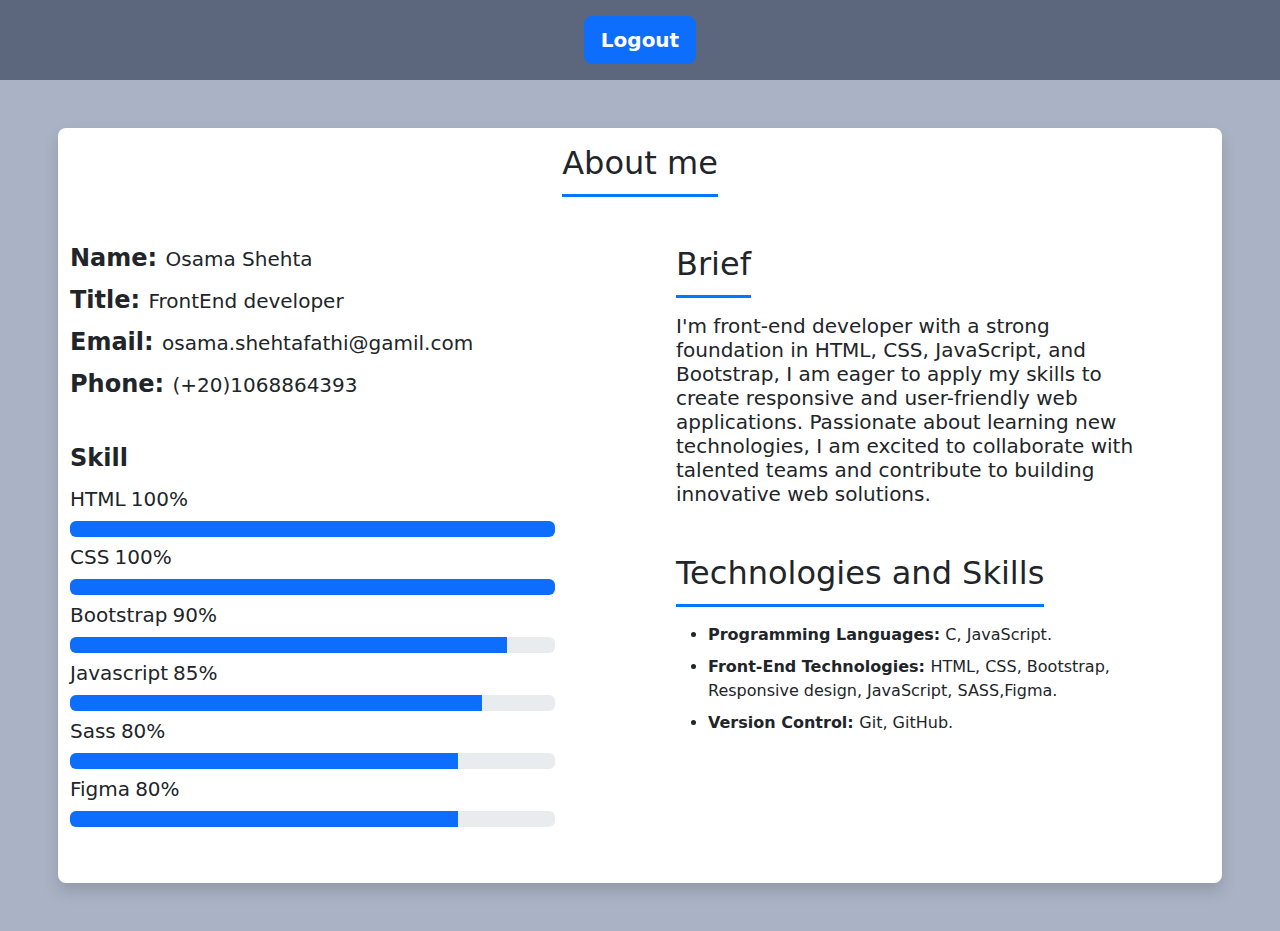
==== home.html @ e1b814c2 "first commit" ====
<!DOCTYPE html>
<html lang="en">
  <head>
    <meta charset="UTF-8" />
    <meta name="viewport" content="width=device-width, initial-scale=1.0" />
    <title>Home</title>
    <link rel="stylesheet" href="css/bootstrap.min.css" />
    <link rel="stylesheet" href="css/all.min.css" />
    <link rel="stylesheet" href="css/home.css" />
  </head>
  <body>
    <!-- Home Page  -->

    <section
      id="main"
      class="d-flex justify-content-around align-items-center p-3"
    >
      <!-- <h3>Welcome Home!</h3> -->
      <button id="logOutBtn" class="btn btn-lg btn-primary text-white fw-bold">
        Logout
      </button>
    </section>

    <div id="About" class="overflow-hidden">
      <div class="container my-5 rounded-3 shadow">
        <h5 class="about pt-3 m-auto">About me</h5>
        <div class="row">
          <div class="col-md-5 my-5 content-left">
            <div class="mb-5 information">
              <p>Name: <span>Osama Shehta</span></p>
              <p>Title: <span>FrontEnd developer</span></p>
              <p>Email: <span>osama.shehtafathi@gamil.com</span></p>
              <p>Phone: <span>(+20)1068864393</span></p>
            </div>
            <p class="mb-3">Skill</p>
            <span>HTML</span>
            <span>100%</span>
            <div
              class="progress my-2"
              role="progressbar"
              aria-label="Basic example"
              aria-valuenow="0"
              aria-valuemin="0"
              aria-valuemax="100"
            >
              <div class="progress-bar" style="width: 100%"></div>
            </div>

            <span>CSS</span>
            <span>100%</span>
            <div
              class="progress my-2"
              role="progressbar"
              aria-label="Basic example"
              aria-valuenow="0"
              aria-valuemin="0"
              aria-valuemax="100"
            >
              <div class="progress-bar" style="width: 100%"></div>
            </div>

            <span>Bootstrap</span>
            <span>90%</span>
            <div
              class="progress my-2"
              role="progressbar"
              aria-label="Basic example"
              aria-valuenow="0"
              aria-valuemin="0"
              aria-valuemax="100"
            >
              <div class="progress-bar" style="width: 90%"></div>
            </div>

            <span>Javascript</span>
            <span>85%</span>
            <div
              class="progress my-2"
              role="progressbar"
              aria-label="Basic example"
              aria-valuenow="0"
              aria-valuemin="0"
              aria-valuemax="100"
            >
              <div class="progress-bar" style="width: 85%"></div>
            </div>

            <span>Sass</span>
            <span>80%</span>
            <div
              class="progress my-2"
              role="progressbar"
              aria-label="Basic example"
              aria-valuenow="0"
              aria-valuemin="0"
              aria-valuemax="100"
            >
              <div class="progress-bar" style="width: 80%"></div>
            </div>

            <span>Figma</span>
            <span>80%</span>
            <div
              class="progress my-2"
              role="progressbar"
              aria-label="Basic example"
              aria-valuenow="0"
              aria-valuemin="0"
              aria-valuemax="100"
            >
              <div class="progress-bar" style="width: 80%"></div>
            </div>
          </div>

          <div class="col-md-5 offset-md-1 my-5 content-right">
            <h5 class="mb-3">Brief</h5>
            <p>
              I'm front-end developer with a strong foundation in HTML, CSS,
              JavaScript, and Bootstrap, I am eager to apply my skills to create
              responsive and user-friendly web applications. Passionate about
              learning new technologies, I am excited to collaborate with
              talented teams and contribute to building innovative web
              solutions.
            </p>

            <h5 class="mt-5 mb-3">Technologies and Skills</h5>

            <ul>
              <li class="mb-2">
                <span class="fw-bold">Programming Languages:</span> C,
                JavaScript.
              </li>
              <li class="mb-2">
                <span class="fw-bold">Front-End Technologies: </span> HTML, CSS,
                Bootstrap, Responsive design, JavaScript, SASS,Figma.
              </li>
              <li>
                <span class="fw-bold">Version Control: </span> Git, GitHub.
              </li>
            </ul>
          </div>
        </div>
      </div>
    </div>

    <script src="javaScript/home.js"></script>
  </body>
</html>
---- css/home.css ----
* {
  margin: 0;
  padding: 0;
  box-sizing: content-box;
}

:root {
  --main-color: #ffffff;
}

body {
  background-color: #aab3c5;
}
#main {
  background-color: #5c677d;
  color: var(--main-color);
}

#welcome {
  position: absolute;
  top: 50%;
  left: 50%;
  transform: translate(-50%, -50%);
  width: 100%;
  max-width: 400px;
  color: var(--main-color);
  background-color: #000000a9;
}

/***************************************/
/***************************************/

#About .container {
  background-color: var(--main-color);
}

#About .container .content-left p {
  font-size: 24px;
  font-weight: 600;
  line-height: 26px;
}

#About .container .content-left span {
  font-size: 20px;
  font-weight: 400;
  line-height: 24px;
}

#About .container .content-right h5 {
  font-size: 32px;
  font-weight: 500;
  line-height: 38px;
  position: relative;
  padding-bottom: 15px;
  width: fit-content;
}

#About .container .content-right h5::after {
  content: "";
  width: 100%;
  height: 3px;
  background-color: #0078ff;
  position: absolute;
  bottom: 0;
  left: 0;
}

#About .container .content-right p {
  font-size: 20px;
  font-weight: 400;
  line-height: 24px;
}

.about {
  font-size: 32px;
  font-weight: 500;
  line-height: 38px;
  position: relative;
  padding-bottom: 15px;
  width: fit-content;
}

.about::after {
  content: "";
  width: 100%;
  height: 3px;
  background-color: #0078ff;
  position: absolute;
  bottom: 0;
  left: 0;
}
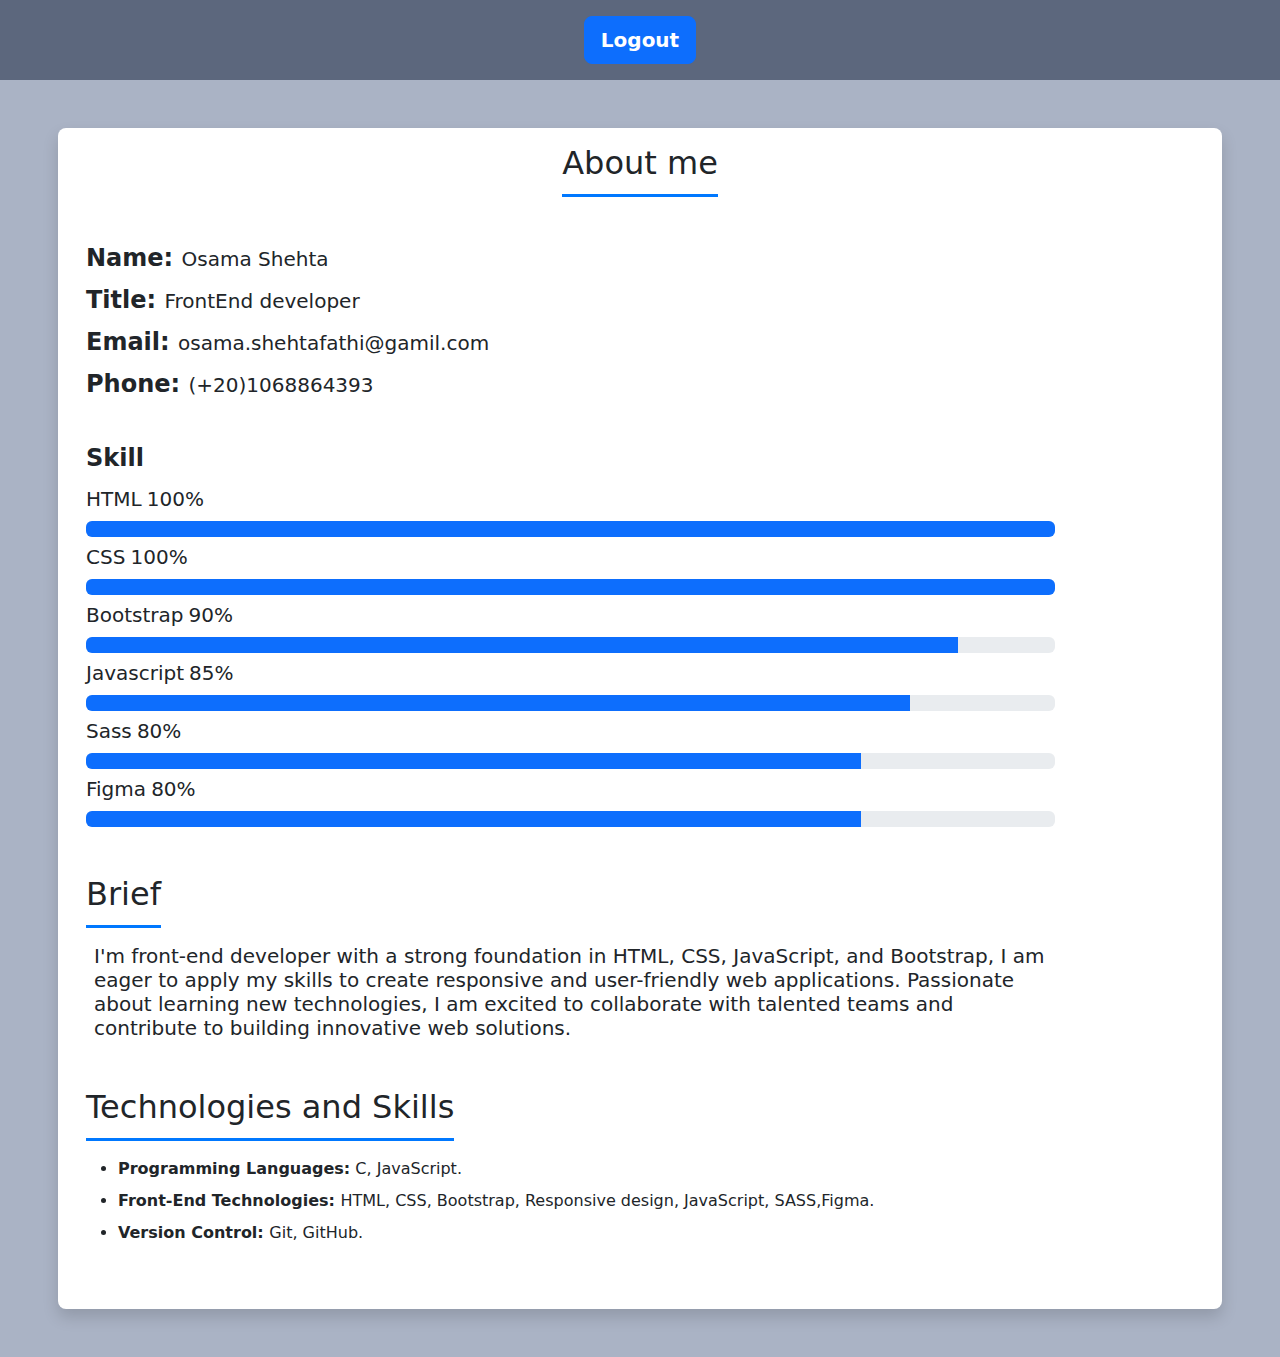
==== commit f29f06ee: "update" ====
--- a/home.html
+++ b/home.html
@@ -21,124 +21,119 @@
       </button>
     </section>
 
-    <div id="About" class="overflow-hidden">
+    <div id="About" class="overflow-hidden mx-2">
       <div class="container my-5 rounded-3 shadow">
         <h5 class="about pt-3 m-auto">About me</h5>
-        <div class="row">
-          <div class="col-md-5 my-5 content-left">
-            <div class="mb-5 information">
-              <p>Name: <span>Osama Shehta</span></p>
-              <p>Title: <span>FrontEnd developer</span></p>
-              <p>Email: <span>osama.shehtafathi@gamil.com</span></p>
-              <p>Phone: <span>(+20)1068864393</span></p>
-            </div>
-            <p class="mb-3">Skill</p>
-            <span>HTML</span>
-            <span>100%</span>
-            <div
-              class="progress my-2"
-              role="progressbar"
-              aria-label="Basic example"
-              aria-valuenow="0"
-              aria-valuemin="0"
-              aria-valuemax="100"
-            >
-              <div class="progress-bar" style="width: 100%"></div>
-            </div>
 
-            <span>CSS</span>
-            <span>100%</span>
-            <div
-              class="progress my-2"
-              role="progressbar"
-              aria-label="Basic example"
-              aria-valuenow="0"
-              aria-valuemin="0"
-              aria-valuemax="100"
-            >
-              <div class="progress-bar" style="width: 100%"></div>
-            </div>
-
-            <span>Bootstrap</span>
-            <span>90%</span>
-            <div
-              class="progress my-2"
-              role="progressbar"
-              aria-label="Basic example"
-              aria-valuenow="0"
-              aria-valuemin="0"
-              aria-valuemax="100"
-            >
-              <div class="progress-bar" style="width: 90%"></div>
-            </div>
-
-            <span>Javascript</span>
-            <span>85%</span>
-            <div
-              class="progress my-2"
-              role="progressbar"
-              aria-label="Basic example"
-              aria-valuenow="0"
-              aria-valuemin="0"
-              aria-valuemax="100"
-            >
-              <div class="progress-bar" style="width: 85%"></div>
-            </div>
-
-            <span>Sass</span>
-            <span>80%</span>
-            <div
-              class="progress my-2"
-              role="progressbar"
-              aria-label="Basic example"
-              aria-valuenow="0"
-              aria-valuemin="0"
-              aria-valuemax="100"
-            >
-              <div class="progress-bar" style="width: 80%"></div>
-            </div>
-
-            <span>Figma</span>
-            <span>80%</span>
-            <div
-              class="progress my-2"
-              role="progressbar"
-              aria-label="Basic example"
-              aria-valuenow="0"
-              aria-valuemin="0"
-              aria-valuemax="100"
-            >
-              <div class="progress-bar" style="width: 80%"></div>
-            </div>
+        <div class="my-5 content-data px-3">
+          <div class="mb-5 information">
+            <p>Name: <span>Osama Shehta</span></p>
+            <p>Title: <span>FrontEnd developer</span></p>
+            <p>Email: <span>osama.shehtafathi@gamil.com</span></p>
+            <p>Phone: <span>(+20)1068864393</span></p>
+          </div>
+          <p class="mb-3">Skill</p>
+          <span>HTML</span>
+          <span>100%</span>
+          <div
+            class="progress my-2"
+            role="progressbar"
+            aria-label="Basic example"
+            aria-valuenow="0"
+            aria-valuemin="0"
+            aria-valuemax="100"
+          >
+            <div class="progress-bar" style="width: 100%"></div>
           </div>
 
-          <div class="col-md-5 offset-md-1 my-5 content-right">
-            <h5 class="mb-3">Brief</h5>
-            <p>
-              I'm front-end developer with a strong foundation in HTML, CSS,
-              JavaScript, and Bootstrap, I am eager to apply my skills to create
-              responsive and user-friendly web applications. Passionate about
-              learning new technologies, I am excited to collaborate with
-              talented teams and contribute to building innovative web
-              solutions.
-            </p>
+          <span>CSS</span>
+          <span>100%</span>
+          <div
+            class="progress my-2"
+            role="progressbar"
+            aria-label="Basic example"
+            aria-valuenow="0"
+            aria-valuemin="0"
+            aria-valuemax="100"
+          >
+            <div class="progress-bar" style="width: 100%"></div>
+          </div>
 
-            <h5 class="mt-5 mb-3">Technologies and Skills</h5>
+          <span>Bootstrap</span>
+          <span>90%</span>
+          <div
+            class="progress my-2"
+            role="progressbar"
+            aria-label="Basic example"
+            aria-valuenow="0"
+            aria-valuemin="0"
+            aria-valuemax="100"
+          >
+            <div class="progress-bar" style="width: 90%"></div>
+          </div>
 
-            <ul>
-              <li class="mb-2">
-                <span class="fw-bold">Programming Languages:</span> C,
-                JavaScript.
-              </li>
-              <li class="mb-2">
-                <span class="fw-bold">Front-End Technologies: </span> HTML, CSS,
-                Bootstrap, Responsive design, JavaScript, SASS,Figma.
-              </li>
-              <li>
-                <span class="fw-bold">Version Control: </span> Git, GitHub.
-              </li>
-            </ul>
+          <span>Javascript</span>
+          <span>85%</span>
+          <div
+            class="progress my-2"
+            role="progressbar"
+            aria-label="Basic example"
+            aria-valuenow="0"
+            aria-valuemin="0"
+            aria-valuemax="100"
+          >
+            <div class="progress-bar" style="width: 85%"></div>
           </div>
+
+          <span>Sass</span>
+          <span>80%</span>
+          <div
+            class="progress my-2"
+            role="progressbar"
+            aria-label="Basic example"
+            aria-valuenow="0"
+            aria-valuemin="0"
+            aria-valuemax="100"
+          >
+            <div class="progress-bar" style="width: 80%"></div>
+          </div>
+
+          <span>Figma</span>
+          <span>80%</span>
+          <div
+            class="progress my-2"
+            role="progressbar"
+            aria-label="Basic example"
+            aria-valuenow="0"
+            aria-valuemin="0"
+            aria-valuemax="100"
+          >
+            <div class="progress-bar" style="width: 80%"></div>
+          </div>
+        </div>
+
+        <div class="my-5 content-brief px-3 pb-5">
+          <h5 class="mb-3">Brief</h5>
+          <p class="px-2">
+            I'm front-end developer with a strong foundation in HTML, CSS,
+            JavaScript, and Bootstrap, I am eager to apply my skills to create
+            responsive and user-friendly web applications. Passionate about
+            learning new technologies, I am excited to collaborate with talented
+            teams and contribute to building innovative web solutions.
+          </p>
+
+          <h5 class="mt-5 mb-3">Technologies and Skills</h5>
+
+          <ul>
+            <li class="mb-2">
+              <span class="fw-bold">Programming Languages:</span> C, JavaScript.
+            </li>
+            <li class="mb-2">
+              <span class="fw-bold">Front-End Technologies: </span> HTML, CSS,
+              Bootstrap, Responsive design, JavaScript, SASS,Figma.
+            </li>
+            <li><span class="fw-bold">Version Control: </span> Git, GitHub.</li>
+          </ul>
         </div>
       </div>
     </div>
--- a/css/home.css
+++ b/css/home.css
@@ -34,19 +34,19 @@
   background-color: var(--main-color);
 }
 
-#About .container .content-left p {
+#About .container .content-data p {
   font-size: 24px;
   font-weight: 600;
   line-height: 26px;
 }
 
-#About .container .content-left span {
+#About .container .content-data span {
   font-size: 20px;
   font-weight: 400;
   line-height: 24px;
 }
 
-#About .container .content-right h5 {
+#About .container .content-brief h5 {
   font-size: 32px;
   font-weight: 500;
   line-height: 38px;
@@ -55,7 +55,7 @@
   width: fit-content;
 }
 
-#About .container .content-right h5::after {
+#About .container .content-brief h5::after {
   content: "";
   width: 100%;
   height: 3px;
@@ -65,7 +65,7 @@
   left: 0;
 }
 
-#About .container .content-right p {
+#About .container .content-brief p {
   font-size: 20px;
   font-weight: 400;
   line-height: 24px;
@@ -88,4 +88,8 @@
   position: absolute;
   bottom: 0;
   left: 0;
+}
+
+.content-data, .content-brief{
+  width:85%;
 }